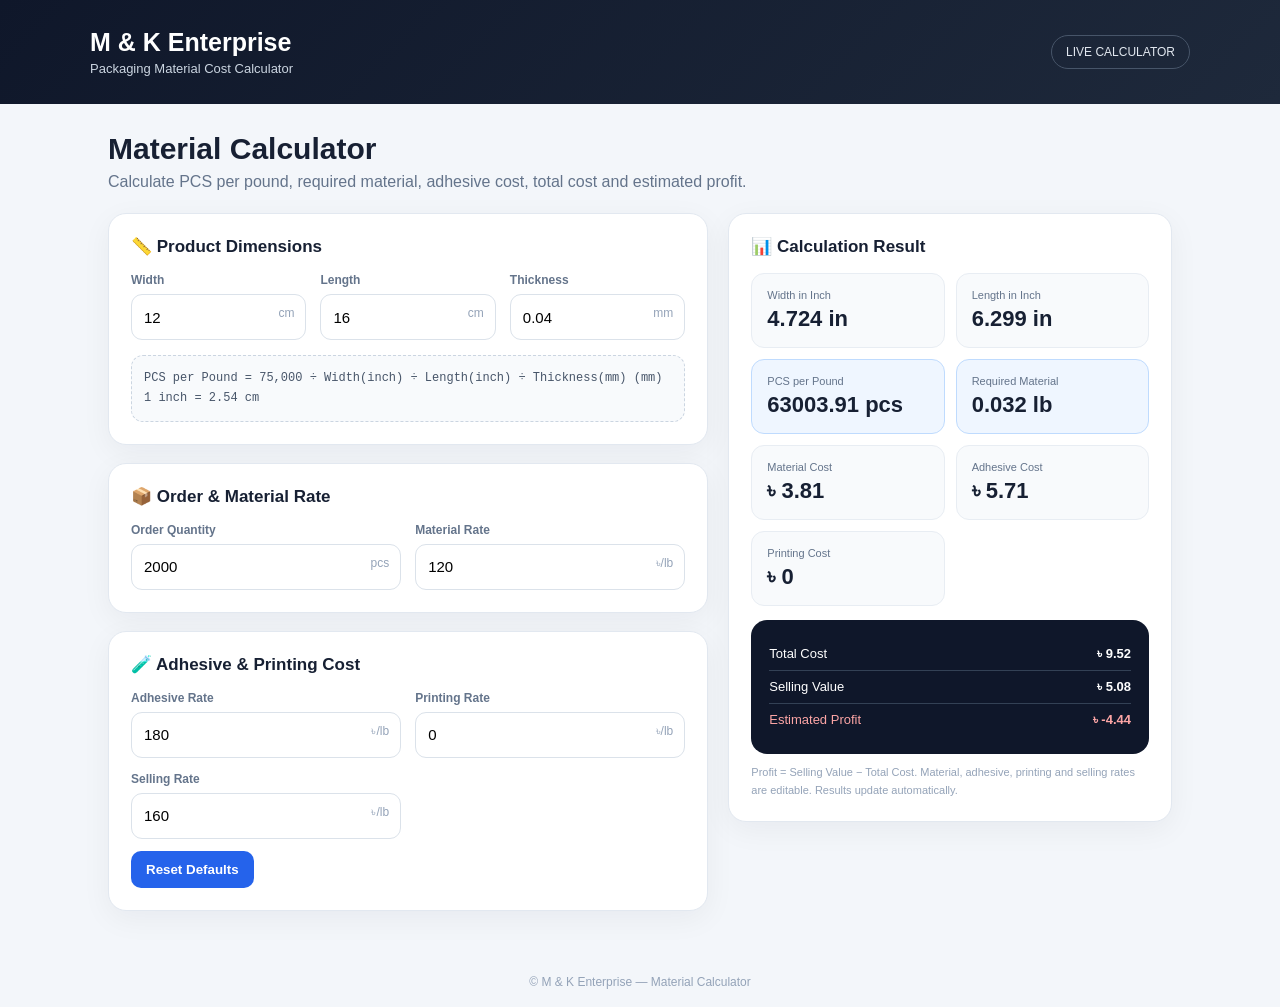
==== mk-enterprise-material-calculator.html @ 80668665 "Add M&K Enterprise material calculator" ====
<!DOCTYPE html>
<html lang="en">
<head>
<meta charset="UTF-8">
<meta name="viewport" content="width=device-width, initial-scale=1.0">
<title>M & K Enterprise — Material Calculator</title>
<style>
*{box-sizing:border-box;margin:0;padding:0}
body{font-family:Inter,Arial,sans-serif;background:#f3f6fa;color:#172033;min-height:100vh}
.header{background:linear-gradient(135deg,#0f172a,#1e293b);color:#fff;padding:28px 20px}
.header-inner{max-width:1100px;margin:auto;display:flex;justify-content:space-between;align-items:center;gap:20px}
.logo h1{font-size:25px}.logo p{color:#cbd5e1;font-size:13px;margin-top:4px}
.badge{border:1px solid #475569;padding:9px 14px;border-radius:999px;font-size:12px;color:#e2e8f0}
.container{max-width:1100px;margin:28px auto;padding:0 18px}
.hero{margin-bottom:22px}.hero h2{font-size:30px}.hero p{color:#64748b;margin-top:7px}
.layout{display:grid;grid-template-columns:1.15fr .85fr;gap:20px}
.card{background:#fff;border:1px solid #e2e8f0;border-radius:18px;padding:22px;box-shadow:0 8px 30px rgba(15,23,42,.05);margin-bottom:18px}
.card h3{font-size:17px;margin-bottom:16px}
.grid{display:grid;grid-template-columns:repeat(2,1fr);gap:14px}
.grid3{grid-template-columns:repeat(3,1fr)}
label{display:block;font-size:12px;font-weight:700;color:#64748b;margin-bottom:7px}
.input-wrap{position:relative}.input-wrap span{position:absolute;right:12px;top:12px;color:#94a3b8;font-size:12px}
input{width:100%;height:46px;border:1px solid #dbe2ea;border-radius:11px;padding:0 48px 0 12px;font-size:15px;outline:none;background:#fff}
input:focus{border-color:#2563eb;box-shadow:0 0 0 3px #dbeafe}
.formula{background:#f8fafc;border:1px dashed #cbd5e1;border-radius:12px;padding:12px;font:12px monospace;color:#475569;margin-top:15px;line-height:1.7}
.result{background:#f8fafc;border-radius:13px;padding:15px;border:1px solid #e8edf3}
.result .label{font-size:11px;color:#64748b}.result .value{font-size:22px;font-weight:800;margin-top:5px}
.results{display:grid;grid-template-columns:repeat(2,1fr);gap:11px}
.primary{background:#eff6ff;border-color:#bfdbfe}.profit{background:#ecfdf5;border-color:#bbf7d0}.loss{background:#fef2f2;border-color:#fecaca}
.summary{background:#0f172a;color:#fff;border-radius:16px;padding:18px;margin-top:14px}
.summary-row{display:flex;justify-content:space-between;gap:15px;padding:8px 0;border-bottom:1px solid #334155;font-size:13px}.summary-row:last-child{border:0}
.small{font-size:11px;color:#94a3b8;line-height:1.6;margin-top:10px}
.btn{border:0;background:#2563eb;color:#fff;border-radius:10px;padding:11px 15px;font-weight:700;cursor:pointer;margin-top:12px}.btn.secondary{background:#e2e8f0;color:#172033;margin-left:7px}
footer{text-align:center;color:#94a3b8;font-size:12px;padding:18px}
@media(max-width:820px){.layout{grid-template-columns:1fr}.grid3{grid-template-columns:1fr}.header-inner{align-items:flex-start;flex-direction:column}}
@media(max-width:520px){.grid,.results{grid-template-columns:1fr}.hero h2{font-size:25px}.card{padding:17px}}
</style>
</head>
<body>
<header class="header">
<div class="header-inner">
<div class="logo"><h1>M & K Enterprise</h1><p>Packaging Material Cost Calculator</p></div>
<div class="badge">LIVE CALCULATOR</div>
</div>
</header>

<main class="container">
<section class="hero">
<h2>Material Calculator</h2>
<p>Calculate PCS per pound, required material, adhesive cost, total cost and estimated profit.</p>
</section>

<div class="layout">
<section>
<div class="card">
<h3>📏 Product Dimensions</h3>
<div class="grid grid3">
<div><label>Width</label><div class="input-wrap"><input id="width" type="number" value="12" min="0" step="any"><span>cm</span></div></div>
<div><label>Length</label><div class="input-wrap"><input id="length" type="number" value="16" min="0" step="any"><span>cm</span></div></div>
<div><label>Thickness</label><div class="input-wrap"><input id="thickness" type="number" value="0.04" min="0" step="any"><span>mm</span></div></div>
</div>
<div class="formula">PCS per Pound = 75,000 ÷ Width(inch) ÷ Length(inch) ÷ Thickness(mm) (mm)<br>1 inch = 2.54 cm</div>
</div>

<div class="card">
<h3>📦 Order & Material Rate</h3>
<div class="grid">
<div><label>Order Quantity</label><div class="input-wrap"><input id="qty" type="number" value="2000" min="0"><span>pcs</span></div></div>
<div><label>Material Rate</label><div class="input-wrap"><input id="materialRate" type="number" value="120" min="0" step="any"><span>৳/lb</span></div></div>
</div>
</div>

<div class="card">
<h3>🧪 Adhesive & Printing Cost</h3>
<div class="grid">
<div><label>Adhesive Rate</label><div class="input-wrap"><input id="adhRate" type="number" value="180" min="0" step="any"><span>৳/lb</span></div></div>
<div><label>Printing Rate</label><div class="input-wrap"><input id="printRate" type="number" value="0" min="0" step="any"><span>৳/lb</span></div></div>
<div><label>Selling Rate</label><div class="input-wrap"><input id="sellRate" type="number" value="160" min="0" step="any"><span>৳/lb</span></div></div>
</div>
<button class="btn" id="reset">Reset Defaults</button>
</div>
</section>

<aside>
<div class="card">
<h3>📊 Calculation Result</h3>
<div class="results">
<div class="result"><div class="label">Width in Inch</div><div class="value" id="widthIn">—</div></div>
<div class="result"><div class="label">Length in Inch</div><div class="value" id="lengthIn">—</div></div>
<div class="result primary"><div class="label">PCS per Pound</div><div class="value" id="pcsLb">—</div></div>
<div class="result primary"><div class="label">Required Material</div><div class="value" id="requiredLb">—</div></div>
<div class="result"><div class="label">Material Cost</div><div class="value" id="materialCost">—</div></div>
<div class="result"><div class="label">Adhesive Cost</div><div class="value" id="adhCost">—</div></div>
<div class="result"><div class="label">Printing Cost</div><div class="value" id="printCost">—</div></div>
</div>

<div class="summary">
<div class="summary-row"><span>Total Cost</span><strong id="totalCost">—</strong></div>
<div class="summary-row"><span>Selling Value</span><strong id="sellingValue">—</strong></div>
<div class="summary-row"><span>Estimated Profit</span><strong id="profit">—</strong></div>
</div>
<p class="small">Profit = Selling Value − Total Cost. Material, adhesive, printing and selling rates are editable. Results update automatically.</p>
</div>
</aside>
</div>
</main>
<footer>© M & K Enterprise — Material Calculator</footer>

<script>
const $=id=>document.getElementById(id);
const ids=['width','length','thickness','qty','materialRate','adhRate','printRate','sellRate'];
function n(id){return Math.max(0,parseFloat($(id).value)||0)}
function money(v){return '৳ '+v.toLocaleString('en-BD',{maximumFractionDigits:2})}
function calc(){
 const w=n('width'),l=n('length'),t=n('thickness'),q=n('qty'),mr=n('materialRate'),ar=n('adhRate'),pr=n('printRate'),sr=n('sellRate');
 const wi=w/2.54,li=l/2.54;
 $('widthIn').textContent=wi?wi.toFixed(3)+' in':'—';
 $('lengthIn').textContent=li?li.toFixed(3)+' in':'—';
 if(!wi||!li||!t){['pcsLb','requiredLb','materialCost','adhCost','printCost','totalCost','sellingValue','profit'].forEach(id=>$(id).textContent='—');return}
 const pp=75000/wi/li/t;
 const lb=q/pp;
 const mc=lb*mr;
 const ac=lb*ar;
 const pc=lb*pr;
 const total=mc+ac+pc;
 const sales=lb*sr;
 const profit=sales-total;
 $('pcsLb').textContent=pp.toFixed(2)+' pcs';
 $('requiredLb').textContent=lb.toFixed(3)+' lb';
 $('materialCost').textContent=money(mc);
 $('adhCost').textContent=money(ac);
 $('printCost').textContent=money(pc);
 $('totalCost').textContent=money(total);
 $('sellingValue').textContent=money(sales);
 $('profit').textContent=money(profit);
 $('profit').parentElement.style.color=profit>=0?'#86efac':'#fca5a5';
}
ids.forEach(id=>$(id).addEventListener('input',calc));
$('reset').addEventListener('click',()=>{const d={width:12,length:16,thickness:40,qty:2000,materialRate:120,adhRate:180,printRate:0,sellRate:160};ids.forEach(id=>$(id).value=d[id]);calc()});
calc();
</script>
</body>
</html>
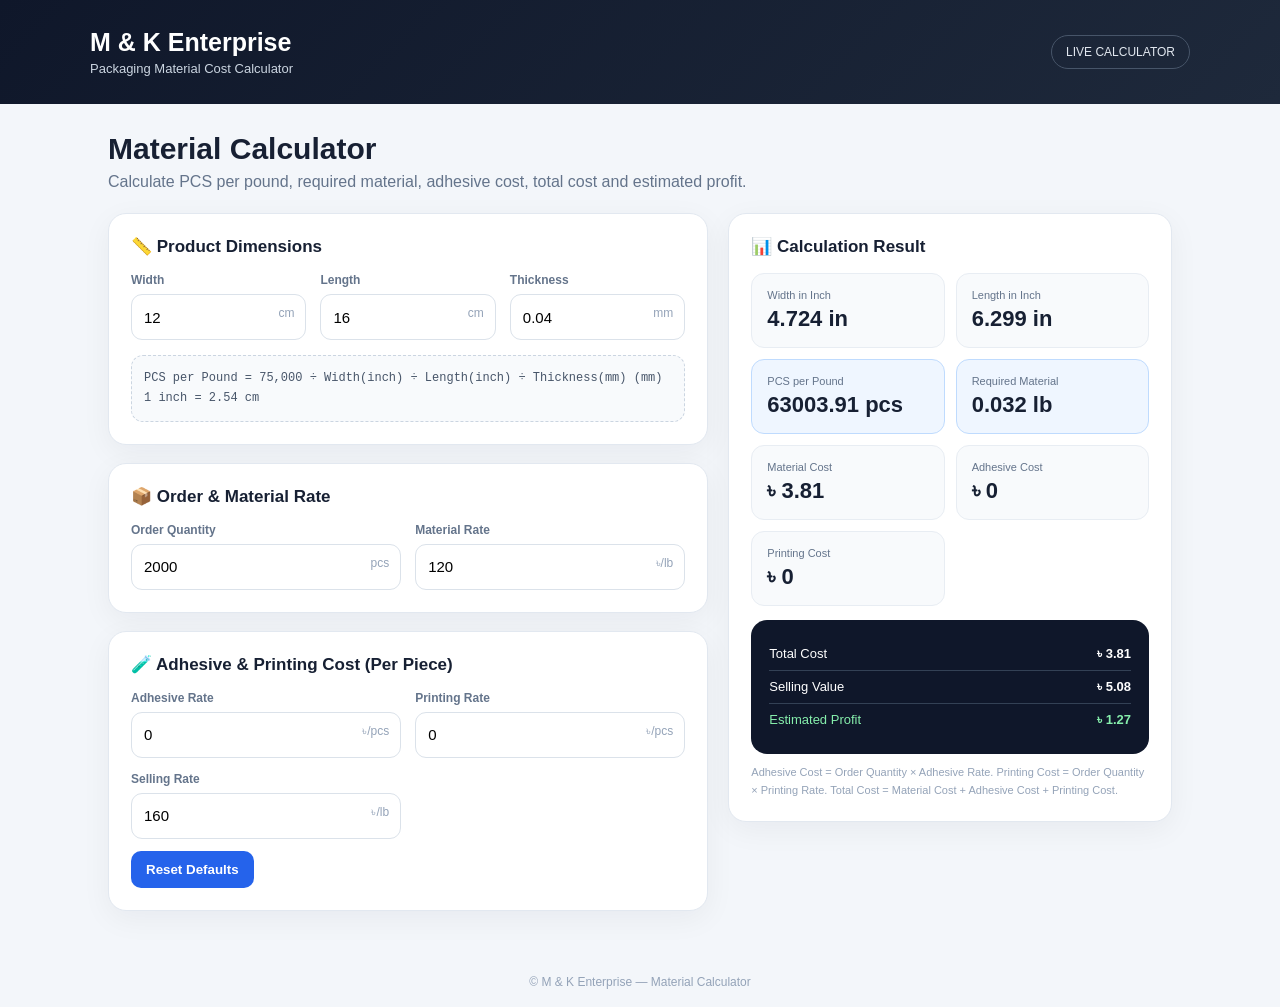
==== commit f9260f3b: "Fix adhesive printing and total cost calculation" ====
--- a/mk-enterprise-material-calculator.html
+++ b/mk-enterprise-material-calculator.html
@@ -71,10 +71,10 @@
 </div>
 
 <div class="card">
-<h3>🧪 Adhesive & Printing Cost</h3>
+<h3>🧪 Adhesive & Printing Cost (Per Piece)</h3>
 <div class="grid">
-<div><label>Adhesive Rate</label><div class="input-wrap"><input id="adhRate" type="number" value="180" min="0" step="any"><span>৳/lb</span></div></div>
-<div><label>Printing Rate</label><div class="input-wrap"><input id="printRate" type="number" value="0" min="0" step="any"><span>৳/lb</span></div></div>
+<div><label>Adhesive Rate</label><div class="input-wrap"><input id="adhRate" type="number" value="0" min="0" step="any"><span>৳/pcs</span></div></div>
+<div><label>Printing Rate</label><div class="input-wrap"><input id="printRate" type="number" value="0" min="0" step="any"><span>৳/pcs</span></div></div>
 <div><label>Selling Rate</label><div class="input-wrap"><input id="sellRate" type="number" value="160" min="0" step="any"><span>৳/lb</span></div></div>
 </div>
 <button class="btn" id="reset">Reset Defaults</button>
@@ -99,7 +99,7 @@
 <div class="summary-row"><span>Selling Value</span><strong id="sellingValue">—</strong></div>
 <div class="summary-row"><span>Estimated Profit</span><strong id="profit">—</strong></div>
 </div>
-<p class="small">Profit = Selling Value − Total Cost. Material, adhesive, printing and selling rates are editable. Results update automatically.</p>
+<p class="small">Adhesive Cost = Order Quantity × Adhesive Rate. Printing Cost = Order Quantity × Printing Rate. Total Cost = Material Cost + Adhesive Cost + Printing Cost.</p>
 </div>
 </aside>
 </div>
@@ -120,8 +120,8 @@
  const pp=75000/wi/li/t;
  const lb=q/pp;
  const mc=lb*mr;
- const ac=lb*ar;
- const pc=lb*pr;
+ const ac=q*ar;
+ const pc=q*pr;
  const total=mc+ac+pc;
  const sales=lb*sr;
  const profit=sales-total;
@@ -136,7 +136,7 @@
  $('profit').parentElement.style.color=profit>=0?'#86efac':'#fca5a5';
 }
 ids.forEach(id=>$(id).addEventListener('input',calc));
-$('reset').addEventListener('click',()=>{const d={width:12,length:16,thickness:40,qty:2000,materialRate:120,adhRate:180,printRate:0,sellRate:160};ids.forEach(id=>$(id).value=d[id]);calc()});
+$('reset').addEventListener('click',()=>{const d={width:12,length:16,thickness:0.04,qty:2000,materialRate:120,adhRate:0,printRate:0,sellRate:160};ids.forEach(id=>$(id).value=d[id]);calc()});
 calc();
 </script>
 </body>
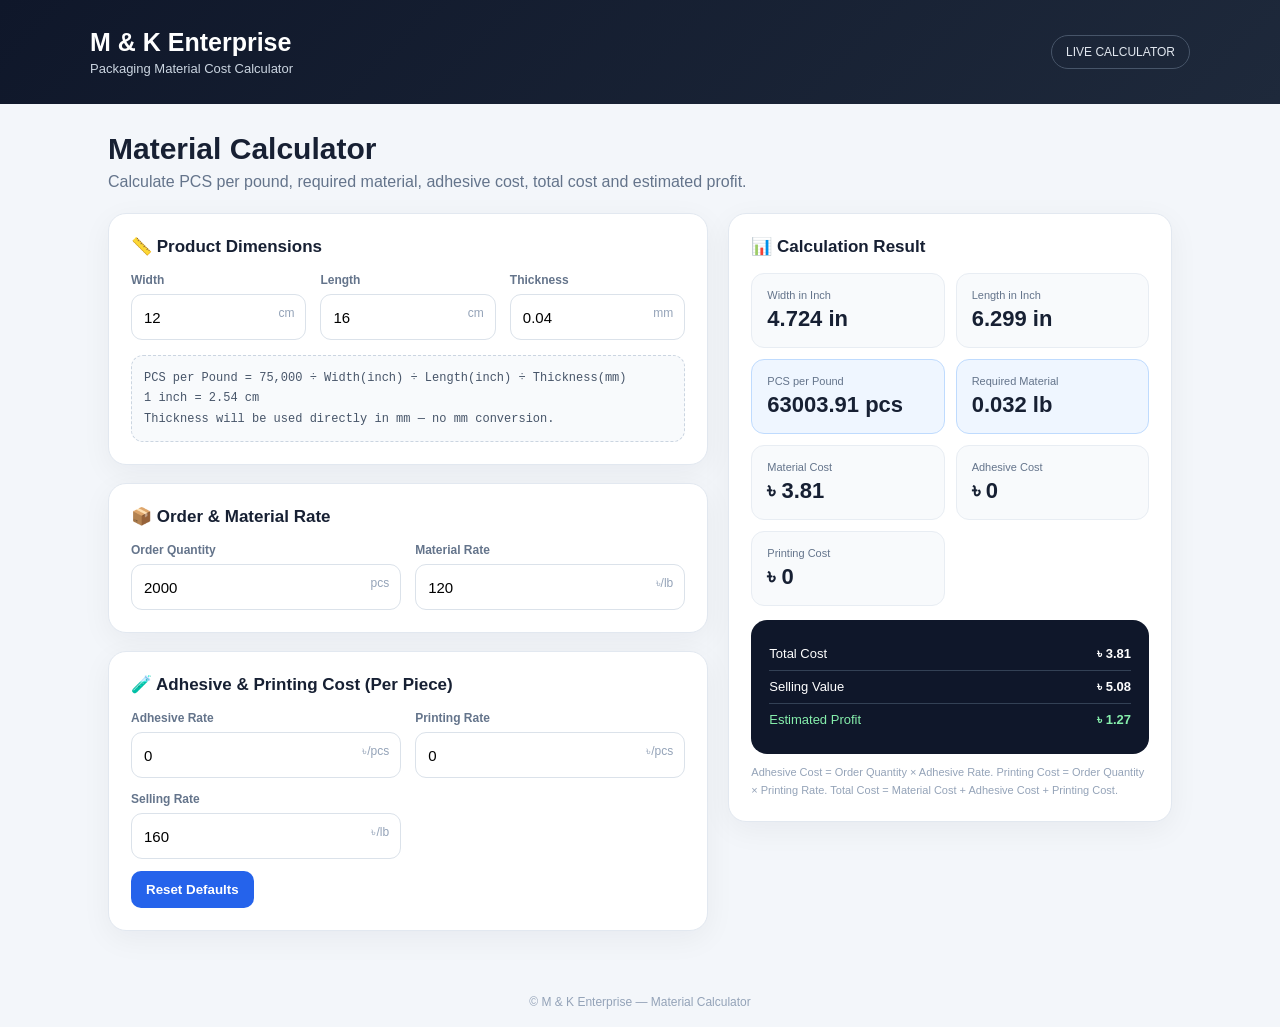
==== commit 3a869390: "Clarify thickness formula uses mm directly" ====
--- a/mk-enterprise-material-calculator.html
+++ b/mk-enterprise-material-calculator.html
@@ -59,7 +59,7 @@
 <div><label>Length</label><div class="input-wrap"><input id="length" type="number" value="16" min="0" step="any"><span>cm</span></div></div>
 <div><label>Thickness</label><div class="input-wrap"><input id="thickness" type="number" value="0.04" min="0" step="any"><span>mm</span></div></div>
 </div>
-<div class="formula">PCS per Pound = 75,000 ÷ Width(inch) ÷ Length(inch) ÷ Thickness(mm) (mm)<br>1 inch = 2.54 cm</div>
+<div class="formula">PCS per Pound = 75,000 ÷ Width(inch) ÷ Length(inch) ÷ Thickness(mm)<br>1 inch = 2.54 cm<br>Thickness will be used directly in mm — no mm conversion.</div>
 </div>
 
 <div class="card">
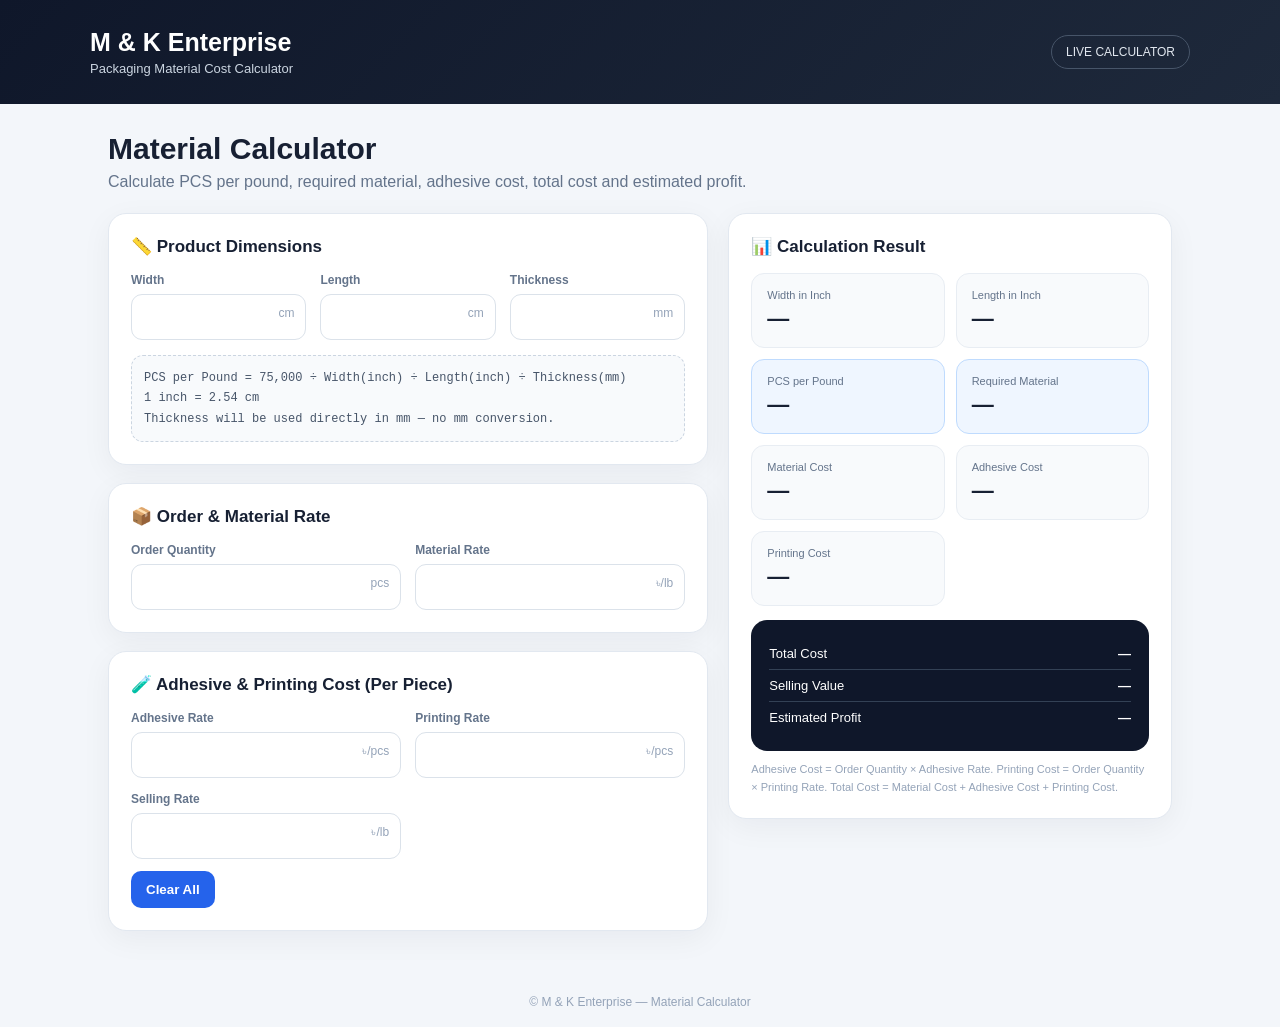
==== commit b2950ae7: "Make calculator inputs blank by default" ====
--- a/mk-enterprise-material-calculator.html
+++ b/mk-enterprise-material-calculator.html
@@ -55,9 +55,9 @@
 <div class="card">
 <h3>📏 Product Dimensions</h3>
 <div class="grid grid3">
-<div><label>Width</label><div class="input-wrap"><input id="width" type="number" value="12" min="0" step="any"><span>cm</span></div></div>
-<div><label>Length</label><div class="input-wrap"><input id="length" type="number" value="16" min="0" step="any"><span>cm</span></div></div>
-<div><label>Thickness</label><div class="input-wrap"><input id="thickness" type="number" value="0.04" min="0" step="any"><span>mm</span></div></div>
+<div><label>Width</label><div class="input-wrap"><input id="width" type="number" value="" min="0" step="any"><span>cm</span></div></div>
+<div><label>Length</label><div class="input-wrap"><input id="length" type="number" value="" min="0" step="any"><span>cm</span></div></div>
+<div><label>Thickness</label><div class="input-wrap"><input id="thickness" type="number" value="" min="0" step="any"><span>mm</span></div></div>
 </div>
 <div class="formula">PCS per Pound = 75,000 ÷ Width(inch) ÷ Length(inch) ÷ Thickness(mm)<br>1 inch = 2.54 cm<br>Thickness will be used directly in mm — no mm conversion.</div>
 </div>
@@ -65,19 +65,19 @@
 <div class="card">
 <h3>📦 Order & Material Rate</h3>
 <div class="grid">
-<div><label>Order Quantity</label><div class="input-wrap"><input id="qty" type="number" value="2000" min="0"><span>pcs</span></div></div>
-<div><label>Material Rate</label><div class="input-wrap"><input id="materialRate" type="number" value="120" min="0" step="any"><span>৳/lb</span></div></div>
+<div><label>Order Quantity</label><div class="input-wrap"><input id="qty" type="number" value="" min="0"><span>pcs</span></div></div>
+<div><label>Material Rate</label><div class="input-wrap"><input id="materialRate" type="number" value="" min="0" step="any"><span>৳/lb</span></div></div>
 </div>
 </div>
 
 <div class="card">
 <h3>🧪 Adhesive & Printing Cost (Per Piece)</h3>
 <div class="grid">
-<div><label>Adhesive Rate</label><div class="input-wrap"><input id="adhRate" type="number" value="0" min="0" step="any"><span>৳/pcs</span></div></div>
-<div><label>Printing Rate</label><div class="input-wrap"><input id="printRate" type="number" value="0" min="0" step="any"><span>৳/pcs</span></div></div>
-<div><label>Selling Rate</label><div class="input-wrap"><input id="sellRate" type="number" value="160" min="0" step="any"><span>৳/lb</span></div></div>
+<div><label>Adhesive Rate</label><div class="input-wrap"><input id="adhRate" type="number" value="" min="0" step="any"><span>৳/pcs</span></div></div>
+<div><label>Printing Rate</label><div class="input-wrap"><input id="printRate" type="number" value="" min="0" step="any"><span>৳/pcs</span></div></div>
+<div><label>Selling Rate</label><div class="input-wrap"><input id="sellRate" type="number" value="" min="0" step="any"><span>৳/lb</span></div></div>
 </div>
-<button class="btn" id="reset">Reset Defaults</button>
+<button class="btn" id="reset">Clear All</button>
 </div>
 </section>
 
@@ -136,7 +136,7 @@
  $('profit').parentElement.style.color=profit>=0?'#86efac':'#fca5a5';
 }
 ids.forEach(id=>$(id).addEventListener('input',calc));
-$('reset').addEventListener('click',()=>{const d={width:12,length:16,thickness:0.04,qty:2000,materialRate:120,adhRate:0,printRate:0,sellRate:160};ids.forEach(id=>$(id).value=d[id]);calc()});
+$('reset').addEventListener('click',()=>{ids.forEach(id=>$(id).value='');calc()});
 calc();
 </script>
 </body>
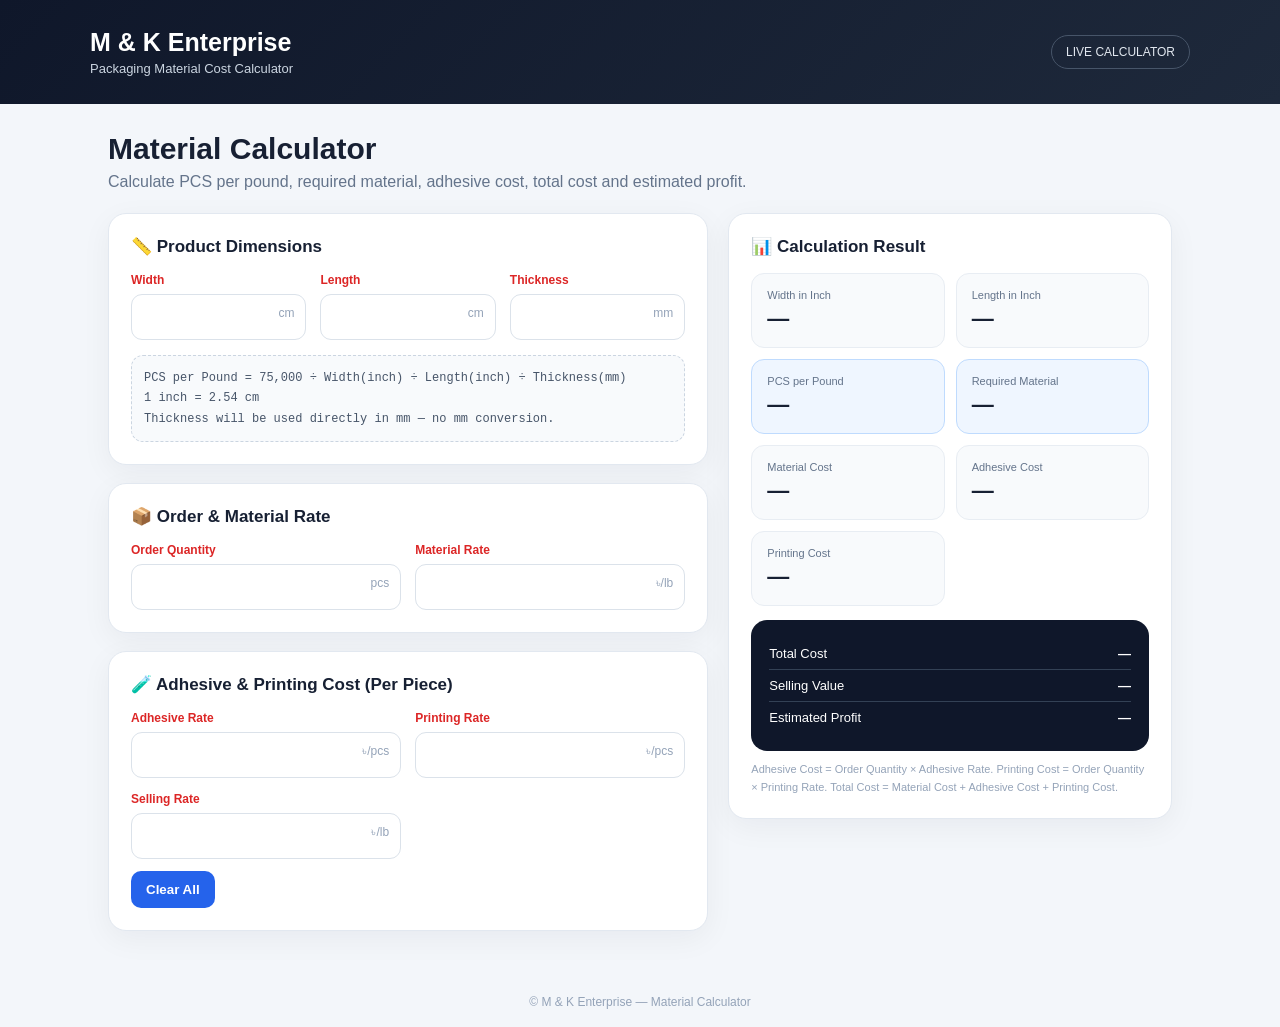
==== commit 64e7a78d: "Highlight calculator input labels in red bold" ====
--- a/mk-enterprise-material-calculator.html
+++ b/mk-enterprise-material-calculator.html
@@ -18,7 +18,7 @@
 .card h3{font-size:17px;margin-bottom:16px}
 .grid{display:grid;grid-template-columns:repeat(2,1fr);gap:14px}
 .grid3{grid-template-columns:repeat(3,1fr)}
-label{display:block;font-size:12px;font-weight:700;color:#64748b;margin-bottom:7px}
+label{display:block;font-size:12px;font-weight:800;color:#dc2626;margin-bottom:7px}
 .input-wrap{position:relative}.input-wrap span{position:absolute;right:12px;top:12px;color:#94a3b8;font-size:12px}
 input{width:100%;height:46px;border:1px solid #dbe2ea;border-radius:11px;padding:0 48px 0 12px;font-size:15px;outline:none;background:#fff}
 input:focus{border-color:#2563eb;box-shadow:0 0 0 3px #dbeafe}
